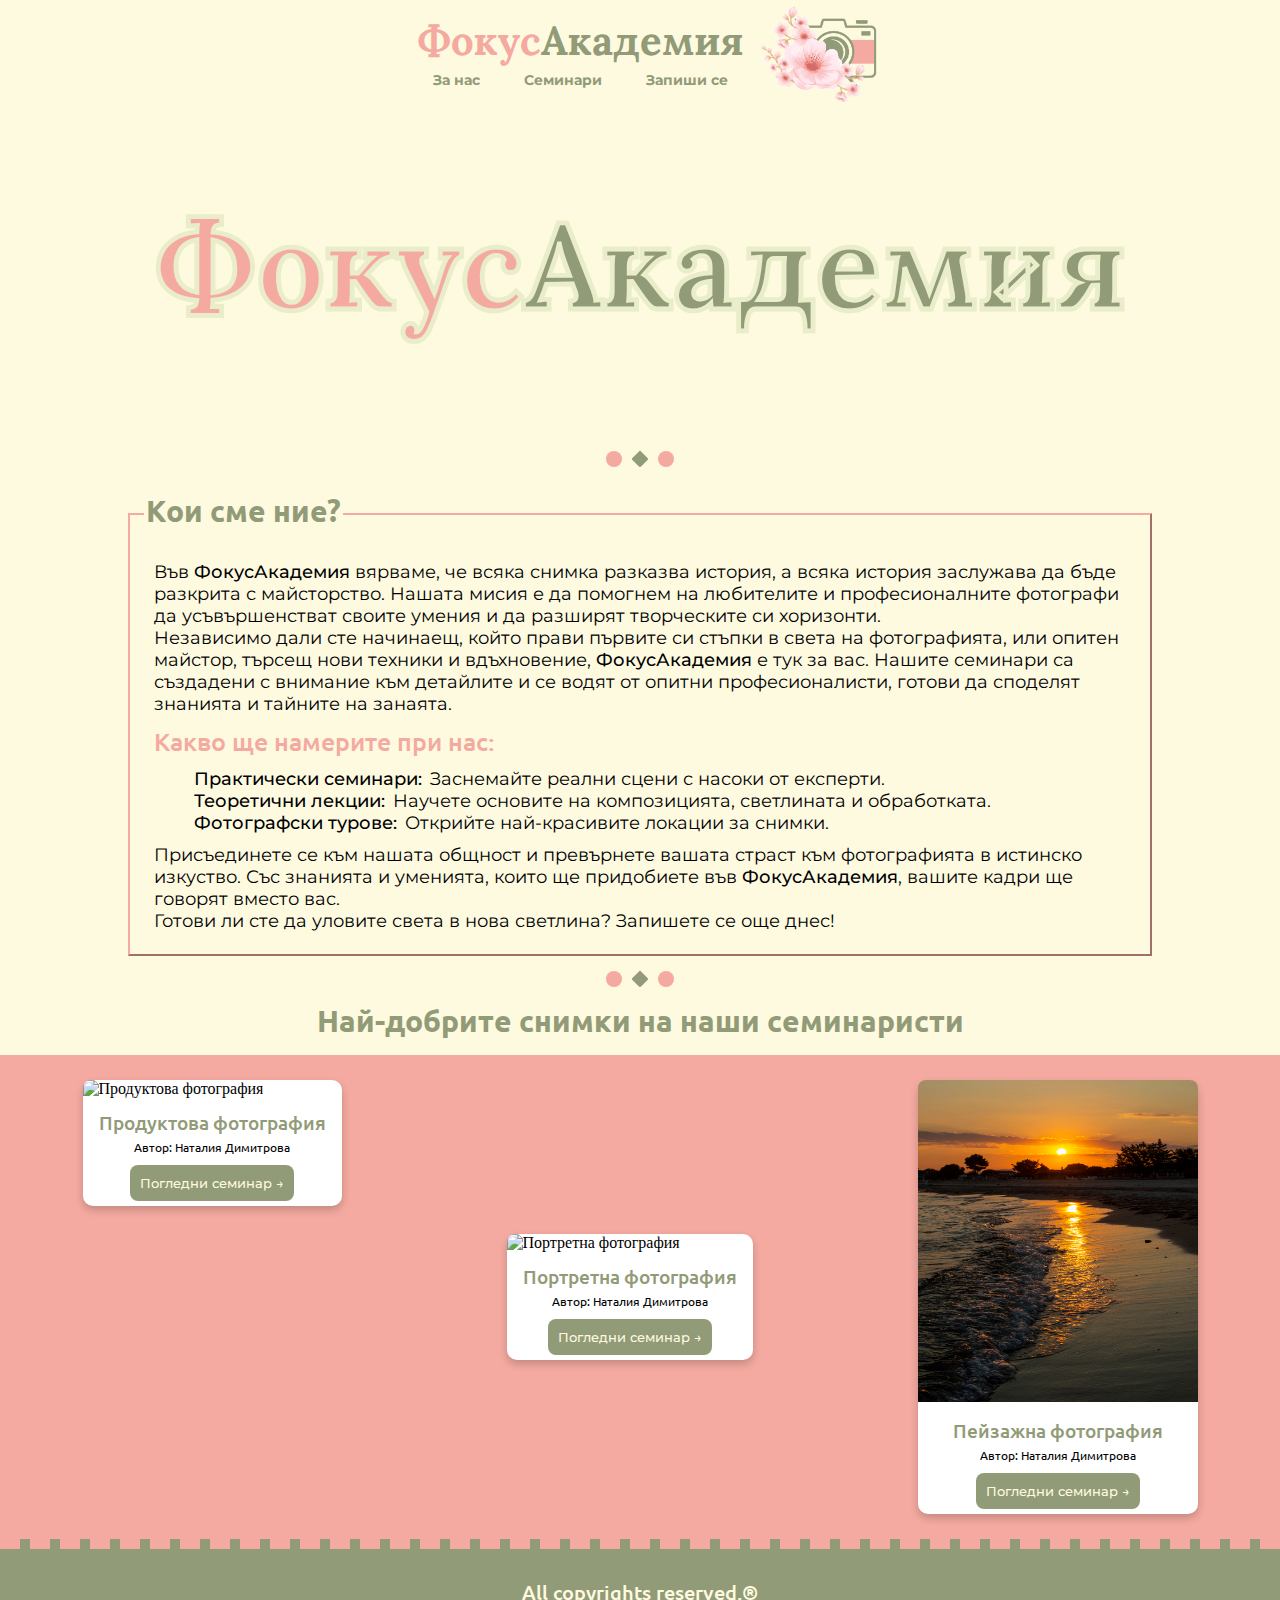
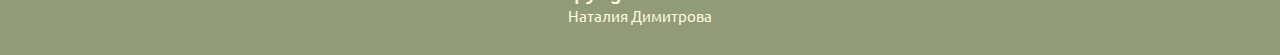
==== structure/home.html @ 99031ca4 "Home page laptop screen done, 13/01/2025, 13:25" ====
<!DOCTYPE html>
<html lang="en">

<head>
    <meta charset="UTF-8">
    <meta name="viewport" content="width=device-width, initial-scale=1.0">
    <title>Document</title>
    <!--Google Fonts-->
    <link rel="preconnect" href="https://fonts.googleapis.com">
    <link rel="preconnect" href="https://fonts.gstatic.com" crossorigin>
    <!--Lora-->
    <link href="https://fonts.googleapis.com/css2?family=Lora:ital,wght@0,400..700;1,400..700&display=swap"
        rel="stylesheet">
    <!--Ubunutu-->
    <link
        href="https://fonts.googleapis.com/css2?family=Ubuntu:ital,wght@0,300;0,400;0,500;0,700;1,300;1,400;1,500;1,700&display=swap"
        rel="stylesheet">
    <!--Montserrat-->
    <link href="https://fonts.googleapis.com/css2?family=Montserrat:ital,wght@0,100..900;1,100..900&display=swap"
        rel="stylesheet">


    <!--Чист css-->
    <link rel="stylesheet" href="../style/style.css">
    <!--CSS за шрифответе-->
    <link rel="stylesheet" href="../style/fonts.css">
</head>

<body>
    <!--Навигационно меню-->
    <nav>
        <div style="text-align: center;">
            <p class="lora-xl" id="titleNav">Фокус<span style="color: #929B77;">Академия</span></p>
            <button class="montserrat-xl">За нас</button>
            <button class="montserrat-xl">Семинари</button>
            <button class="montserrat-xl">Запиши се</button>
        </div>
        <div style="align-self: center;">
            <img src="../images/logo.png" alt="Лого на ФокусАкадемия" id="logoNav">
        </div>
    </nav>
    <!--Представителна част-->
    <header>
        <p class="montserrat-xs" style="padding: 50px 0 0 0;">Добре дошли във</p>
        <h1 class="lora-xl">Фокус<span style="color: #929B77;">Академия</span></h1>
        <p class="montserrat-xs" style="padding: 20px 0 50px 0;">вашето място за фотографско вдъхновение и
            професионално развитие!</p>
    </header>

    <!--Главна част-->
    <main>
        <!--Линия на прекъсване-->
        <div id="breakLine">
            <!--Кръг-->
            <svg xmlns="http://www.w3.org/2000/svg" width="16" height="16" fill="#F4AAA0" viewBox="0 0 16 16">
                <circle cx="8" cy="8" r="8" />
            </svg>
            <!--Ромб-->
            <svg xmlns="http://www.w3.org/2000/svg" width="16" height="16" fill="#929B77" viewBox="0 0 16 16">
                <path fill-rule="evenodd"
                    d="M6.95.435c.58-.58 1.52-.58 2.1 0l6.515 6.516c.58.58.58 1.519 0 2.098L9.05 15.565c-.58.58-1.519.58-2.098 0L.435 9.05a1.48 1.48 0 0 1 0-2.098z" />
            </svg>
            <!--Кръг-->
            <svg xmlns="http://www.w3.org/2000/svg" width="16" height="16" fill="#F4AAA0" viewBox="0 0 16 16">
                <circle cx="8" cy="8" r="8" />
            </svg>
        </div>

        <!--За нас-->
        <section>
            <article id="aboutUs">
                <fieldset style="border-color: #F4AAA0; border-style: outset;">
                    <legend>
                        <h2 class="ubuntu-lg">Кои сме ние?</h2>
                    </legend>
                    <div style="margin: 10px;">
                        <p class="montserrat-sm">Във <span class="montserrat-md">ФокусАкадемия</span> вярваме, че всяка
                            снимка
                            разказва история, а всяка история заслужава да бъде
                            разкрита с майсторство. Нашата мисия е да помогнем на любителите и професионалните фотографи
                            да
                            усъвършенстват своите умения и да разширят творческите си хоризонти.</p>
                        <p class="montserrat-sm">
                            Независимо дали сте начинаещ, който прави първите си стъпки в света на фотографията, или
                            опитен
                            майстор,
                            търсещ нови техники и вдъхновение, <span class="montserrat-md">ФокусАкадемия</span> е тук за
                            вас.
                            Нашите семинари са създадени с
                            внимание
                            към детайлите и се водят от опитни професионалисти, готови да споделят знанията и тайните на
                            занаята.
                        </p>
                        <h3 class="ubuntu-md">Какво ще намерите при нас:</h3>
                        <ul>
                            <li class="montserrat-sm"><span class="montserrat-md">Практически семинари: </span>
                                <aside>Заснемайте реални сцени с насоки от експерти.</aside>
                            </li>
                            <li class="montserrat-sm"><span class="montserrat-md">Теоретични лекции: </span>
                                <aside>Научете
                                    основите на композицията, светлината и обработката.</aside>
                            </li>
                            <li class="montserrat-sm"><span class="montserrat-md">Фотографски турове: </span>
                                <aside>Открийте най-красивите локации за снимки.</aside>
                            </li>
                        </ul>
                        <p class="montserrat-sm">
                            Присъединете се към нашата общност и превърнете вашата страст към фотографията в истинско
                            изкуство.
                            Със знанията и уменията, които ще придобиете във <span
                                class="montserrat-md">ФокусАкадемия</span>,
                            вашите кадри ще говорят вместо вас.
                        </p>
                        <p class="montserrat-sm">Готови ли сте да уловите света в нова светлина? Запишете се още днес!
                        </p>
                    </div>
                </fieldset>
            </article>
        </section>

        <!--Линия на прекъсване-->
        <div id="breakLine">
            <!--Кръг-->
            <svg xmlns="http://www.w3.org/2000/svg" width="16" height="16" fill="#F4AAA0" viewBox="0 0 16 16">
                <circle cx="8" cy="8" r="8" />
            </svg>
            <!--Ромб-->
            <svg xmlns="http://www.w3.org/2000/svg" width="16" height="16" fill="#929B77" viewBox="0 0 16 16">
                <path fill-rule="evenodd"
                    d="M6.95.435c.58-.58 1.52-.58 2.1 0l6.515 6.516c.58.58.58 1.519 0 2.098L9.05 15.565c-.58.58-1.519.58-2.098 0L.435 9.05a1.48 1.48 0 0 1 0-2.098z" />
            </svg>
            <!--Кръг-->
            <svg xmlns="http://www.w3.org/2000/svg" width="16" height="16" fill="#F4AAA0" viewBox="0 0 16 16">
                <circle cx="8" cy="8" r="8" />
            </svg>
        </div>

        <!--Галерия-->
        <section>
            <article id="studentGallery">
                <h2 class="ubuntu-lg">Най-добрите снимки на наши семинаристи</h2>

                <div id="cardGallery">
                    <!--Продуктова фотография-->
                    <div>
                        <div class="card">
                            <img src="../images/productCourse.jpg" alt="Продуктова фотография" width="280px"
                                height="322px">
                            <div class="container">
                                <h3 class="ubuntu-md">Продуктова фотография</h3>
                                <aside class="ubuntu-sm" style="font-size: 12px; text-align: center;">Автор: Наталия
                                    Димитрова</aside>
                                <button class="btn-course montserrat-md">Погледни семинар &#8594;</button>
                            </div>
                        </div>
                    </div>

                    <!--Портретна фотография-->
                    <div style="align-self: center;">
                        <div class="card">
                            <img src="../images/portraitCourse.jpg" alt="Портретна фотография" width="280px">
                            <div class="container">
                                <h3 class="ubuntu-md">Портретна фотография</h3>
                                <aside class="ubuntu-sm" style="font-size: 12px; text-align: center;">Автор: Наталия
                                    Димитрова</aside>
                                <button class="btn-course montserrat-md">Погледни семинар &#8594;</button>
                            </div>
                        </div>
                    </div>

                    <!--Пейзажна фотография-->
                    <div>
                        <div class="card">
                            <img src="../images/landscareCourse.jpg" alt="Пейзажна фотография" width="280px"
                                height="322px">
                            <div class="container">
                                <h3 class="ubuntu-md">Пейзажна фотография</h3>
                                <aside class="ubuntu-sm" style="font-size: 12px; text-align: center;">Автор: Наталия
                                    Димитрова</aside>
                                <button class="btn-course montserrat-md">Погледни семинар &#8594;</button>
                            </div>
                        </div>
                    </div>
                </div>
            </article>
        </section>
    </main>

    <!--Финална част-->
    <footer>
        <h2 class="ubuntu-md">All copyrights reserved.®</h2>
        <h3 class="ubuntu-sm">Наталия Димитрова</h3>
    </footer>

</body>

</html>
---- style/style.css ----
*{
    top: 0;
    margin: 0;
}

body{
    background-color: #FEFAE0;
}

nav{
    background-color: #FEFAE0;
    display: flex;
    justify-content:center;
}

#titleNav{
    color: #F4AAA0;
    font-size: 40px;
    margin: 15px 15px 5px 15px;
}

nav button{
    margin: 0 5px 20px 5px;
    padding: 0 15px;
    background-color: transparent;
    color: #929B77;
    border: 0;
    transition: 0.5s;
    font-size: 14px;
}

nav button:hover{
    cursor: pointer;
    font-weight: 900;
    color: #F4AAA0;
    font-size: 15px;
}

#logoNav{
    height: 100px;
}

/*Начало*/
header{
    width: 100%;
    height: 60%;
    top: 0;
    left: 0;
    text-align: center;
    background-image: url('../images/bannerHeaderHome.jpg'); 
    background-position: center; 
    background-repeat: no-repeat; 
    background-size: cover; 
    
}


h1{
    font-size: 80px;
    color: #F4AAA0;
    padding: 5px 0 0 0;
    font-size: 120px;
    -webkit-text-stroke-width: 0.3rem;
    -webkit-text-stroke-color: #E9EDC9;
}

header p{
    color: #FEFAE0;
    font-size: 20px;
}

#breakLine {
    display: flex;
    width: 100%;
    justify-content: center;
    margin: 15px 0;
}

#breakLine svg{
    margin: 0 5px;
}

#aboutUs h2, #studentGallery h2{
    color: #929B77;
    font-size: 30px;
    text-align: center;
    margin: 10px 0 15px 0;
}

#aboutUs{
    display: block;
    justify-content: center;
    width: 80%;
    margin: auto;
    align-items: center;
    font-size: 18px;

}

#aboutUs h3{
    color: #F4AAA0;
    font-size: 25px;
    text-align: start;
    margin: 10px 0 5px 0;
}

#aboutUs ul{
    margin: 10px 0;
}

#aboutUs li{
    display: flex;
}

#aboutUs li aside{
    display: flex;
    margin: 0 8px;
}

#studentGallery #cardGallery{    
    display: flex;
    justify-content: space-around;
    padding: 25px 0;
    background-color: #F4AAA0;
}

.card {
    box-shadow: 0 4px 8px 0 rgba(0, 0, 0, 0.2);
    transition: 0.3s;
    background-color: white;
    border-radius: 10px;
}

.card:hover {
    cursor: auto;
    box-shadow: 0 8px 16px 0 rgba(0, 0, 0, 0.477);
}

.card img{
    border-radius: 8px 8px 0px 0px;
}

.card h3{
    text-align: center;
    color: #929B77;
    padding: 10px 0 3px 0;
}

#studentGallery .container {
    padding: 2px 16px;
}

.btn-course {
    padding: 10px;
    border-radius: 8px;
    margin: 10px auto 3px auto;
    display: flex;
    align-items: center;
    background-color: #929B77;
    border: none;
    color: #FEFAE0;
    transition: 0.5s;
}

.btn-course:hover{
    cursor: pointer;
    background-color: #F4AAA0;
    box-shadow: 0 8px 16px 0 rgba(0, 0, 0, 0.2);
}

footer{
    background-color: #929B77;
    color: #FEFAE0;
    width: 100%;
    padding: 30px 0;
    border-top: 10px dashed #F4AAA0;
}

footer h2{
    text-align: center;
    font-size: 20px;
}

footer h3{
    text-align: center;
    font-size: 15px;
}
---- style/fonts.css ----
/*Legend:
-xs: 300
-sm: 400
-md: 500
-lg: 600
-xl: 700
-xxl: 800
-1x: 900*/


/*Lora*/
.lora-sm {
    font-family: "Lora", serif;
    font-optical-sizing: auto;
    font-weight: 400;
    font-style: normal;
  }

  .lora-md {
    font-family: "Lora", serif;
    font-optical-sizing: auto;
    font-weight: 500;
    font-style: normal;
  }

  .lora-lg {
    font-family: "Lora", serif;
    font-optical-sizing: auto;
    font-weight: 600;
    font-style: normal;
  }

  .lora-xl {
    font-family: "Lora", serif;
    font-optical-sizing: auto;
    font-weight: 700;
    font-style: normal;
  }


/*Ubuntu*/
.ubuntu-xs {
    font-family: "Ubuntu", sans-serif;
    font-weight: 300;
    font-style: normal;
  }
  
  .ubuntu-sm {
    font-family: "Ubuntu", sans-serif;
    font-weight: 400;
    font-style: normal;
  }
  
  .ubuntu-md {
    font-family: "Ubuntu", sans-serif;
    font-weight: 500;
    font-style: normal;
  }
  
  .ubuntu-lg {
    font-family: "Ubuntu", sans-serif;
    font-weight: 700;
    font-style: normal;
  }
  
  /*Montserrat*/
  .montserrat-xs {
    font-family: "Montserrat", sans-serif;
    font-optical-sizing: auto;
    font-weight: 300;
    font-style: normal;
  }

  .montserrat-sm {
    font-family: "Montserrat", sans-serif;
    font-optical-sizing: auto;
    font-weight: 400;
    font-style: normal;
  }
  .montserrat-md {
    font-family: "Montserrat", sans-serif;
    font-optical-sizing: auto;
    font-weight: 500;
    font-style: normal;
  }
  .montserrat-lg {
    font-family: "Montserrat", sans-serif;
    font-optical-sizing: auto;
    font-weight: 600;
    font-style: normal;
  }
  .montserrat-xl {
    font-family: "Montserrat", sans-serif;
    font-optical-sizing: auto;
    font-weight: 700;
    font-style: normal;
  }
  .montserrat-xxl {
    font-family: "Montserrat", sans-serif;
    font-optical-sizing: auto;
    font-weight: 800;
    font-style: normal;
  }

  .montserrat-1x {
    font-family: "Montserrat", sans-serif;
    font-optical-sizing: auto;
    font-weight: 900;
    font-style: normal;
  }
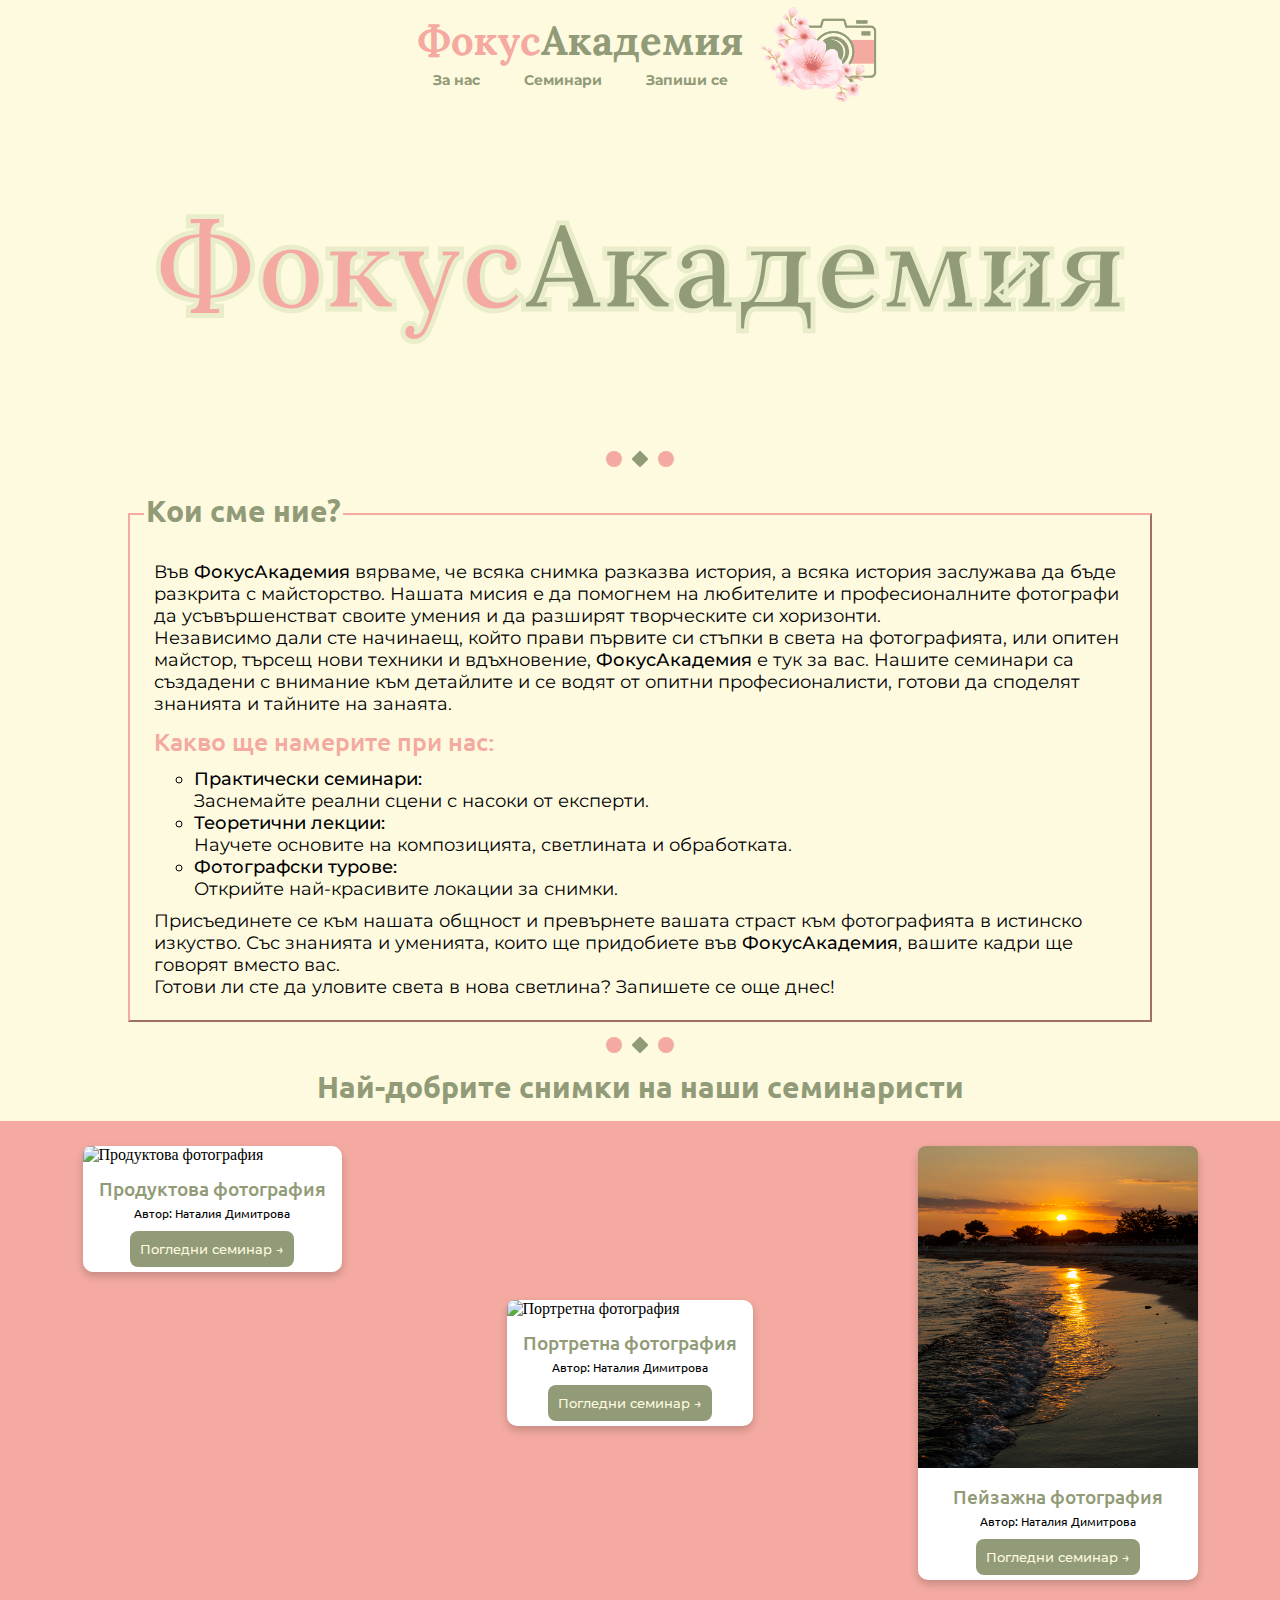
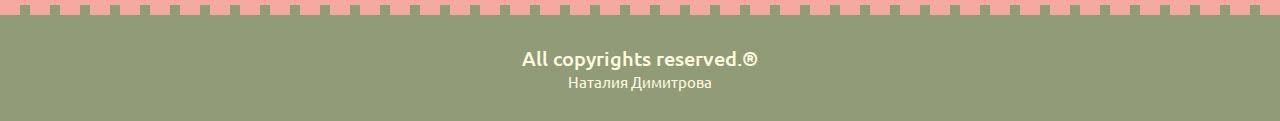
==== commit aa6fa8b7: "first page - Home, ready, 14/01/2024, 20:01" ====
--- a/structure/home.html
+++ b/structure/home.html
@@ -27,20 +27,20 @@
 </head>
 
 <body>
-    <!--Навигационно меню-->
-    <nav>
-        <div style="text-align: center;">
-            <p class="lora-xl" id="titleNav">Фокус<span style="color: #929B77;">Академия</span></p>
-            <button class="montserrat-xl">За нас</button>
-            <button class="montserrat-xl">Семинари</button>
-            <button class="montserrat-xl">Запиши се</button>
-        </div>
-        <div style="align-self: center;">
-            <img src="../images/logo.png" alt="Лого на ФокусАкадемия" id="logoNav">
-        </div>
-    </nav>
     <!--Представителна част-->
     <header>
+        <!--Навигационно меню-->
+        <nav>
+            <div style="text-align: center;">
+                <p class="lora-xl" id="titleNav">Фокус<span style="color: #929B77;">Академия</span></p>
+                <button class="montserrat-xl">За нас</button>
+                <button class="montserrat-xl">Семинари</button>
+                <button class="montserrat-xl">Запиши се</button>
+            </div>
+            <div style="align-self: center;">
+                <img src="../images/logo.png" alt="Лого на ФокусАкадемия" id="logoNav">
+            </div>
+        </nav>
         <p class="montserrat-xs" style="padding: 50px 0 0 0;">Добре дошли във</p>
         <h1 class="lora-xl">Фокус<span style="color: #929B77;">Академия</span></h1>
         <p class="montserrat-xs" style="padding: 20px 0 50px 0;">вашето място за фотографско вдъхновение и
@@ -93,17 +93,18 @@
                         </p>
                         <h3 class="ubuntu-md">Какво ще намерите при нас:</h3>
                         <ul>
-                            <li class="montserrat-sm"><span class="montserrat-md">Практически семинари: </span>
-                                <aside>Заснемайте реални сцени с насоки от експерти.</aside>
+                            <li class="montserrat-md">Практически семинари:
+                                <aside class="montserrat-sm">Заснемайте реални сцени с насоки от експерти.</aside>
                             </li>
-                            <li class="montserrat-sm"><span class="montserrat-md">Теоретични лекции: </span>
-                                <aside>Научете
+                            <li class="montserrat-md">Теоретични лекции:
+                                <aside class="montserrat-sm">Научете
                                     основите на композицията, светлината и обработката.</aside>
                             </li>
-                            <li class="montserrat-sm"><span class="montserrat-md">Фотографски турове: </span>
-                                <aside>Открийте най-красивите локации за снимки.</aside>
+                            <li class="montserrat-md">Фотографски турове:
+                                <aside class="montserrat-sm">Открийте най-красивите локации за снимки.</aside>
                             </li>
                         </ul>
+
                         <p class="montserrat-sm">
                             Присъединете се към нашата общност и превърнете вашата страст към фотографията в истинско
                             изкуство.
@@ -144,8 +145,7 @@
                     <!--Продуктова фотография-->
                     <div>
                         <div class="card">
-                            <img src="../images/productCourse.jpg" alt="Продуктова фотография" width="280px"
-                                height="322px">
+                            <img src="../images/productCourse.jpg" alt="Продуктова фотография" id="productImg">
                             <div class="container">
                                 <h3 class="ubuntu-md">Продуктова фотография</h3>
                                 <aside class="ubuntu-sm" style="font-size: 12px; text-align: center;">Автор: Наталия
@@ -158,7 +158,7 @@
                     <!--Портретна фотография-->
                     <div style="align-self: center;">
                         <div class="card">
-                            <img src="../images/portraitCourse.jpg" alt="Портретна фотография" width="280px">
+                            <img src="../images/portraitCourse.jpg" alt="Портретна фотография">
                             <div class="container">
                                 <h3 class="ubuntu-md">Портретна фотография</h3>
                                 <aside class="ubuntu-sm" style="font-size: 12px; text-align: center;">Автор: Наталия
@@ -171,8 +171,7 @@
                     <!--Пейзажна фотография-->
                     <div>
                         <div class="card">
-                            <img src="../images/landscareCourse.jpg" alt="Пейзажна фотография" width="280px"
-                                height="322px">
+                            <img src="../images/landscareCourse.jpg" alt="Пейзажна фотография" id="landscapeImg">
                             <div class="container">
                                 <h3 class="ubuntu-md">Пейзажна фотография</h3>
                                 <aside class="ubuntu-sm" style="font-size: 12px; text-align: center;">Автор: Наталия
--- a/style/style.css
+++ b/style/style.css
@@ -50,13 +50,11 @@
     background-image: url('../images/bannerHeaderHome.jpg'); 
     background-position: center; 
     background-repeat: no-repeat; 
-    background-size: cover; 
-    
+    background-size: cover;     
 }
 
 
 h1{
-    font-size: 80px;
     color: #F4AAA0;
     padding: 5px 0 0 0;
     font-size: 120px;
@@ -94,7 +92,6 @@
     margin: auto;
     align-items: center;
     font-size: 18px;
-
 }
 
 #aboutUs h3{
@@ -106,16 +103,9 @@
 
 #aboutUs ul{
     margin: 10px 0;
-}
-
-#aboutUs li{
-    display: flex;
-}
-
-#aboutUs li aside{
-    display: flex;
-    margin: 0 8px;
-}
+    list-style-type: circle !important;
+}
+
 
 #studentGallery #cardGallery{    
     display: flex;
@@ -148,6 +138,14 @@
 
 #studentGallery .container {
     padding: 2px 16px;
+}
+
+#studentGallery img{
+    width: 280px;
+}
+
+#productImg, #landscapeImg{
+    height: 322px;
 }
 
 .btn-course {
@@ -184,4 +182,133 @@
 footer h3{
     text-align: center;
     font-size: 15px;
+}
+
+@media only screen and (max-width: 1024px){
+    h1{
+        font-size: 80px;
+        -webkit-text-stroke-width: 0.2rem;
+    }
+
+    #aboutUs{
+        font-size: 17px;
+        width: 90%;
+    }
+
+    #studentGallery img{
+        width: 200px;
+    }
+
+    .card{
+        width: 200px;
+    }
+    
+    #productImg, #landscapeImg{
+        height: 229px;
+    }
+
+    .btn-course {
+        font-size: 12px;
+    }
+
+}
+
+@media only screen and (max-width: 768px){
+    h1{
+        font-size: 50px;
+        -webkit-text-stroke-width: 0.1rem;
+    }
+
+    #studentGallery #cardGallery{    
+        display: block;
+    }
+
+    #studentGallery img{
+        width: 280px;
+    }
+
+    .card{
+        width: 280px;
+        margin: 20px auto;
+    }
+    
+    #cardGallery{
+        width: 100%;
+    }
+
+    #cardGallery div{
+        align-items: center;
+    }
+
+    #productImg, #landscapeImg{
+        height: 320px;
+    }
+}
+
+@media only screen and (max-width: 480px){
+    #logoNav{
+        display: none;
+    }
+
+    #titleNav{
+        font-size: 35px;
+    }
+
+    nav button{
+        font-size: 13px;
+        margin: 0 2px 10px 2px;
+    }
+
+    h1{
+        font-size: 38px;
+        -webkit-text-stroke-width: 0.1rem;
+    }
+
+    h2{
+        font-size: 25px;
+    }
+
+    header p{
+        color: #FEFAE0;
+        font-size: 18px;
+    }
+
+    #aboutUs{
+        font-size: 15px;
+        width: 90%;
+    }
+
+    #aboutUs fieldset div{
+        margin: 0px 10px;
+    }
+
+    #studentGallery h2{
+        margin: 10px 5px 15px 5px;
+    }
+
+    #studentGallery #cardGallery{    
+        display: block;
+    }
+
+    #studentGallery img{
+        width: 280px;
+    }
+    
+    .card{
+        width: 280px;
+        margin: 20px auto;
+    }
+
+    #cardGallery{
+        width: 100%;
+    }
+
+    #cardGallery div{
+        align-items: center;
+    }
+    
+    #productImg, #landscapeImg{
+        height: 320px;
+    }
+
 }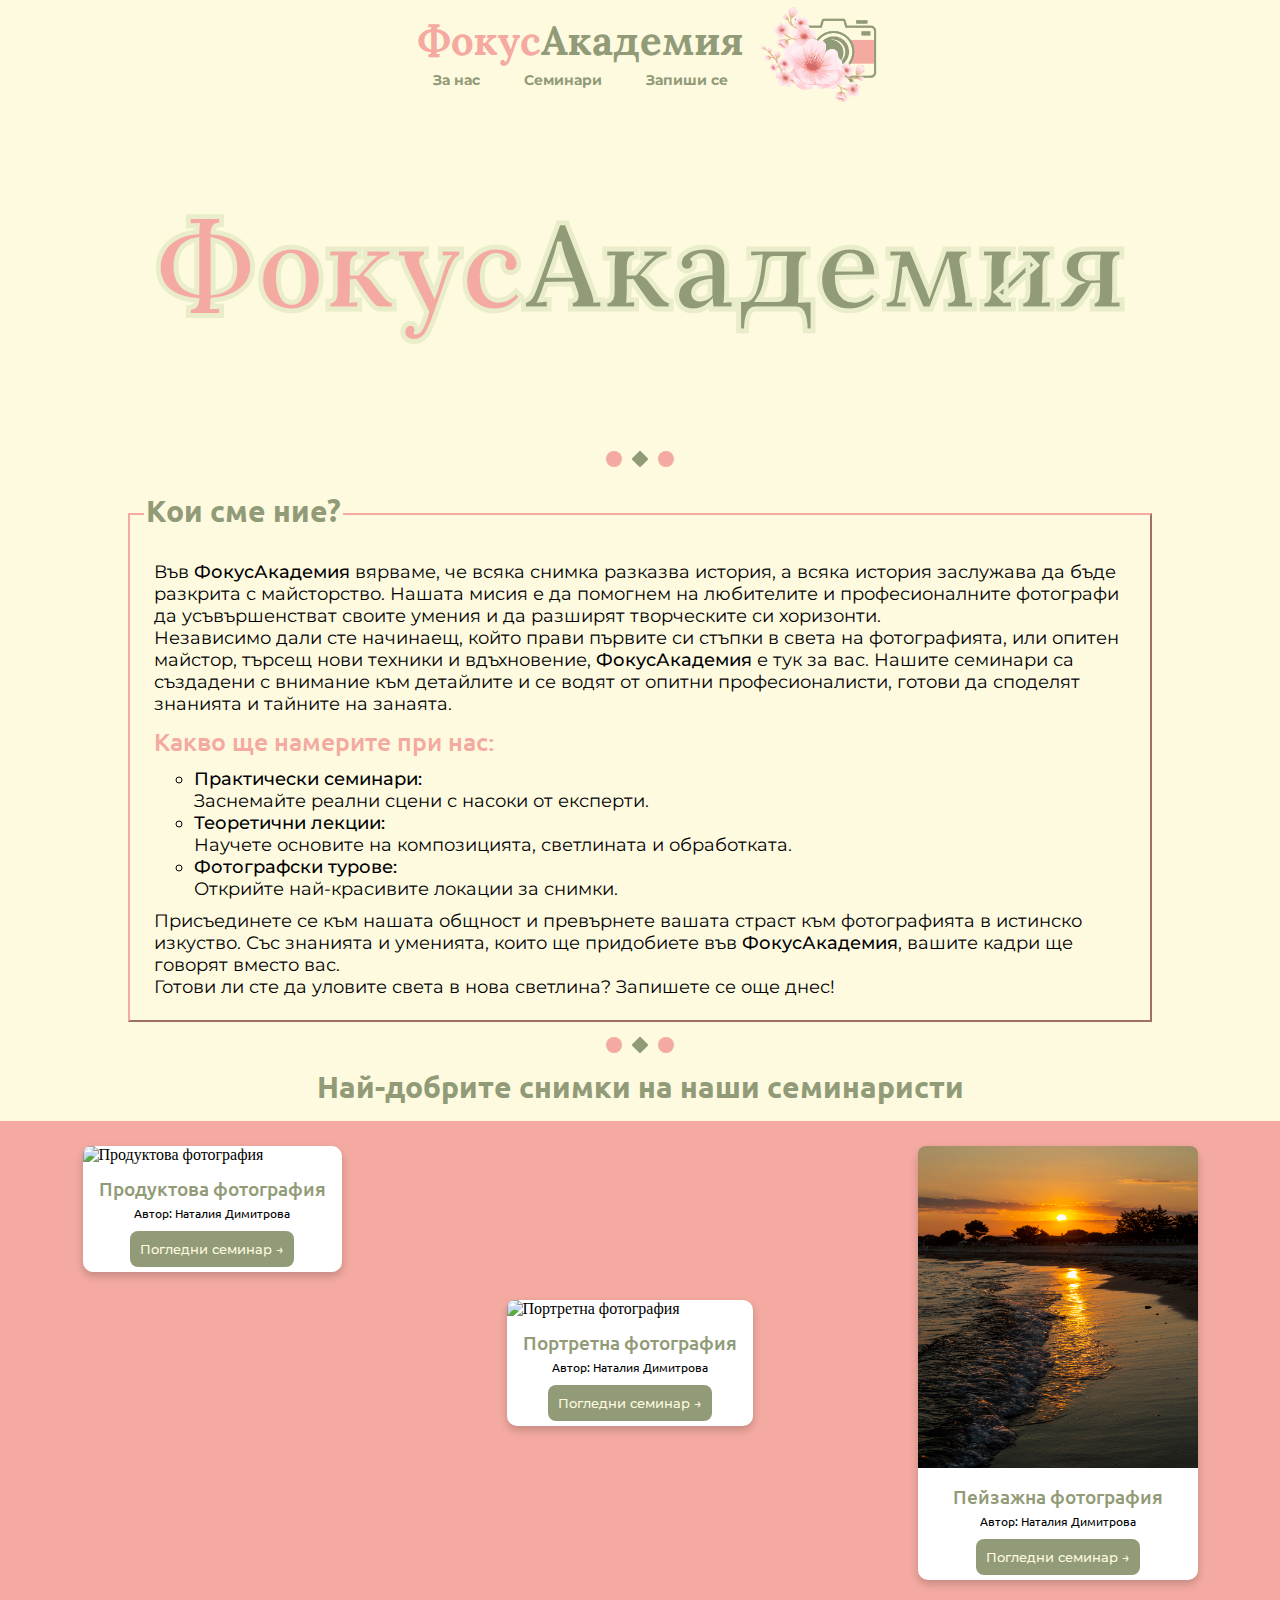
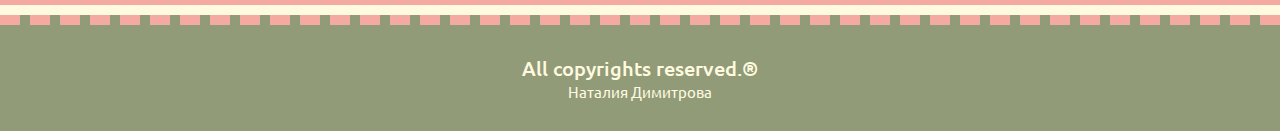
==== commit e46e86de: "second page ready, 14/01/2025, 23:20" ====
--- a/structure/home.html
+++ b/structure/home.html
@@ -4,7 +4,7 @@
 <head>
     <meta charset="UTF-8">
     <meta name="viewport" content="width=device-width, initial-scale=1.0">
-    <title>Document</title>
+    <title>ФокусАкадемия</title>
     <!--Google Fonts-->
     <link rel="preconnect" href="https://fonts.googleapis.com">
     <link rel="preconnect" href="https://fonts.gstatic.com" crossorigin>
@@ -24,6 +24,9 @@
     <link rel="stylesheet" href="../style/style.css">
     <!--CSS за шрифответе-->
     <link rel="stylesheet" href="../style/fonts.css">
+
+    <!--Икона-->
+    <link rel="icon" href="../images/logo_icon.ico">
 </head>
 
 <body>
@@ -69,7 +72,7 @@
         <!--За нас-->
         <section>
             <article id="aboutUs">
-                <fieldset style="border-color: #F4AAA0; border-style: outset;">
+                <fieldset>
                     <legend>
                         <h2 class="ubuntu-lg">Кои сме ние?</h2>
                     </legend>
@@ -186,7 +189,7 @@
     </main>
 
     <!--Финална част-->
-    <footer>
+    <footer style="border-top: 10px dashed #F4AAA0;">
         <h2 class="ubuntu-md">All copyrights reserved.®</h2>
         <h3 class="ubuntu-sm">Наталия Димитрова</h3>
     </footer>
--- a/style/style.css
+++ b/style/style.css
@@ -40,7 +40,6 @@
     height: 100px;
 }
 
-/*Начало*/
 header{
     width: 100%;
     height: 60%;
@@ -67,6 +66,28 @@
     font-size: 20px;
 }
 
+main{
+    margin: 0 0 10px 0;
+}
+
+footer{
+    background-color: #929B77;
+    color: #FEFAE0;
+    width: 100%;
+    padding: 30px 0;
+}
+
+footer h2{
+    text-align: center;
+    font-size: 20px;
+}
+
+footer h3{
+    text-align: center;
+    font-size: 15px;
+}
+
+/*Начало*/
 #breakLine {
     display: flex;
     width: 100%;
@@ -78,14 +99,19 @@
     margin: 0 5px;
 }
 
-#aboutUs h2, #studentGallery h2{
+fieldset{
+    border-color: #F4AAA0;
+    border-style: outset;
+}
+
+#aboutUs h2, #studentGallery h2, #landscapeCourse h2, #portraitCourse h2, #productCourse h2{
     color: #929B77;
     font-size: 30px;
     text-align: center;
     margin: 10px 0 15px 0;
 }
 
-#aboutUs{
+#aboutUs, #landscapeCourse, #portraitCourse, #productCourse{
     display: block;
     justify-content: center;
     width: 80%;
@@ -166,30 +192,52 @@
     box-shadow: 0 8px 16px 0 rgba(0, 0, 0, 0.2);
 }
 
-footer{
-    background-color: #929B77;
-    color: #FEFAE0;
+/*Семинари*/
+.infoCourse{
+    margin: 10px;
+    display: flex;
+    justify-content: space-around;    
+}
+
+.infoCourse div{
+    margin: 10px;
+    justify-content: space-around; 
+    font-size: 15px;
+}
+
+.infoCourse h3{
+    color: #F4AAA0;
+    font-size: 23px;
+    text-align: center;
+    margin: 10px 0 5px 0;
+}
+
+.infoCourse h4{
+    color: #F4AAA0;
+    font-size: 18px;
+    text-align: start;
+    margin: 5px 0 0 0;
+}
+
+.infoCourse ul{
+    margin: 3px 0 10px 0;
+    list-style-type: circle !important;
+}
+
+.infoCourse .btn-course{
     width: 100%;
-    padding: 30px 0;
-    border-top: 10px dashed #F4AAA0;
-}
-
-footer h2{
-    text-align: center;
-    font-size: 20px;
-}
-
-footer h3{
-    text-align: center;
-    font-size: 15px;
-}
+    display: flex;
+    justify-content: center;
+}
+
 
 @media only screen and (max-width: 1024px){
     h1{
         font-size: 80px;
         -webkit-text-stroke-width: 0.2rem;
     }
-
+    
+    /*Начало*/
     #aboutUs{
         font-size: 17px;
         width: 90%;
@@ -202,7 +250,7 @@
     .card{
         width: 200px;
     }
-    
+
     #productImg, #landscapeImg{
         height: 229px;
     }
@@ -219,6 +267,7 @@
         -webkit-text-stroke-width: 0.1rem;
     }
 
+    /*Начало*/
     #studentGallery #cardGallery{    
         display: block;
     }
@@ -264,6 +313,7 @@
         -webkit-text-stroke-width: 0.1rem;
     }
 
+    /*Начало*/
     h2{
         font-size: 25px;
     }
@@ -311,4 +361,12 @@
         height: 320px;
     }
 
+    footer h2{
+        font-size: 17px;
+    }
+    
+    footer h3{
+        font-size: 12px;
+    }
+
 }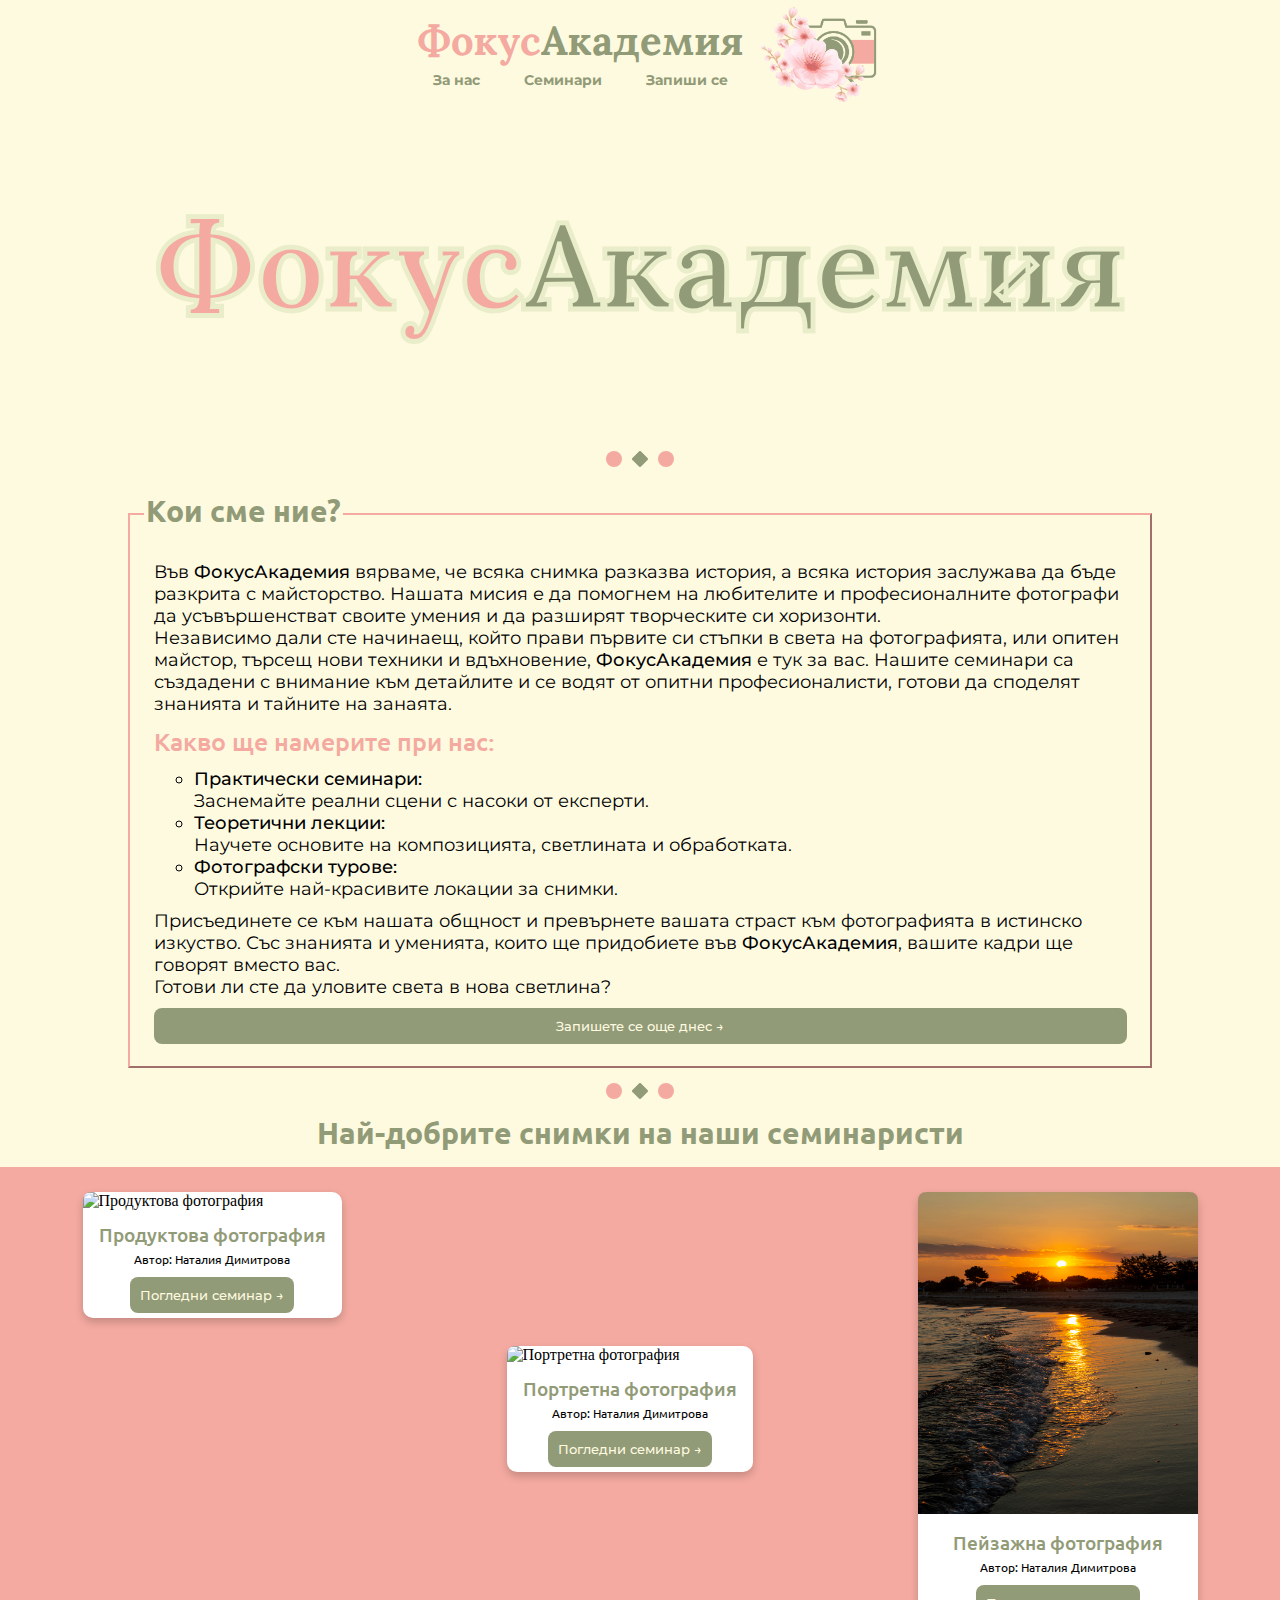
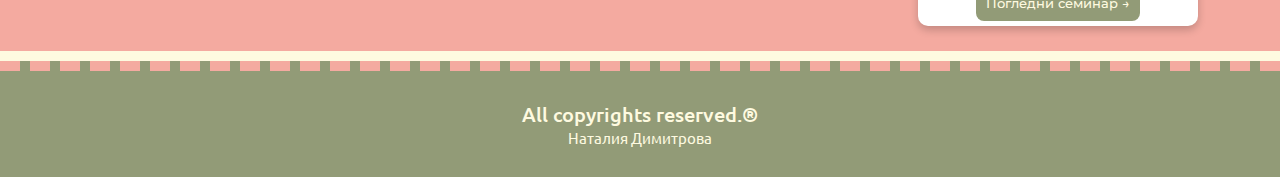
==== commit 26e154dd: "added a button to home.html, 15/01/2025, 00:33" ====
--- a/structure/home.html
+++ b/structure/home.html
@@ -115,8 +115,9 @@
                                 class="montserrat-md">ФокусАкадемия</span>,
                             вашите кадри ще говорят вместо вас.
                         </p>
-                        <p class="montserrat-sm">Готови ли сте да уловите света в нова светлина? Запишете се още днес!
+                        <p class="montserrat-sm">Готови ли сте да уловите света в нова светлина?
                         </p>
+                        <button class="btn-course montserrat-md">Запишете се още днес &#8594;</button>
                     </div>
                 </fieldset>
             </article>
--- a/style/style.css
+++ b/style/style.css
@@ -205,6 +205,10 @@
     font-size: 15px;
 }
 
+.hiddenImg{
+    display: none;
+}
+
 .infoCourse h3{
     color: #F4AAA0;
     font-size: 23px;
@@ -224,7 +228,7 @@
     list-style-type: circle !important;
 }
 
-.infoCourse .btn-course{
+.infoCourse .btn-course, #aboutUs .btn-course{
     width: 100%;
     display: flex;
     justify-content: center;
@@ -259,6 +263,36 @@
         font-size: 12px;
     }
 
+    /*Семинари*/
+    #landscapeCourse .infoCourse, #productCourse .infoCourse{
+        flex-direction: column-reverse;
+        justify-content: space-evenly;
+    }
+
+    #portraitCourse .infoCourse{
+        flex-direction: column;
+        justify-content: space-evenly;
+    }
+
+    .infoCourse h3{
+        color: #F4AAA0;
+        font-size: 23px;
+        text-align: center;
+        margin: 0;
+    }
+
+    .infoCourse div{
+        margin: 5px 0;
+    }
+
+    .hiddenImg{
+        display: flex;
+    }
+
+    .coursesImg, .hiddenImg{
+        width: 250px;
+    }
+
 }
 
 @media only screen and (max-width: 768px){
@@ -292,6 +326,29 @@
     #productImg, #landscapeImg{
         height: 320px;
     }
+
+    /*Семинари*/
+    #landscapeCourse, #portraitCourse, #productCourse{
+        margin: 10px auto;
+        display: flex;
+    }
+
+    .infoCourse div{
+        font-size: 13px;
+    }
+
+    .infoCourse h3{
+        font-size: 20px;
+    }
+    
+    .infoCourse h4{
+        font-size: 15px;
+    }
+
+    .coursesImg, .hiddenImg{
+        width: 180px;
+        padding: 0 3px;
+    }
 }
 
 @media only screen and (max-width: 480px){
@@ -361,6 +418,15 @@
         height: 320px;
     }
 
+    /*Семинари*/
+    .hiddenImg{
+        display: none;
+    }
+
+    .hiddenText{
+        display: none;
+    }
+
     footer h2{
         font-size: 17px;
     }
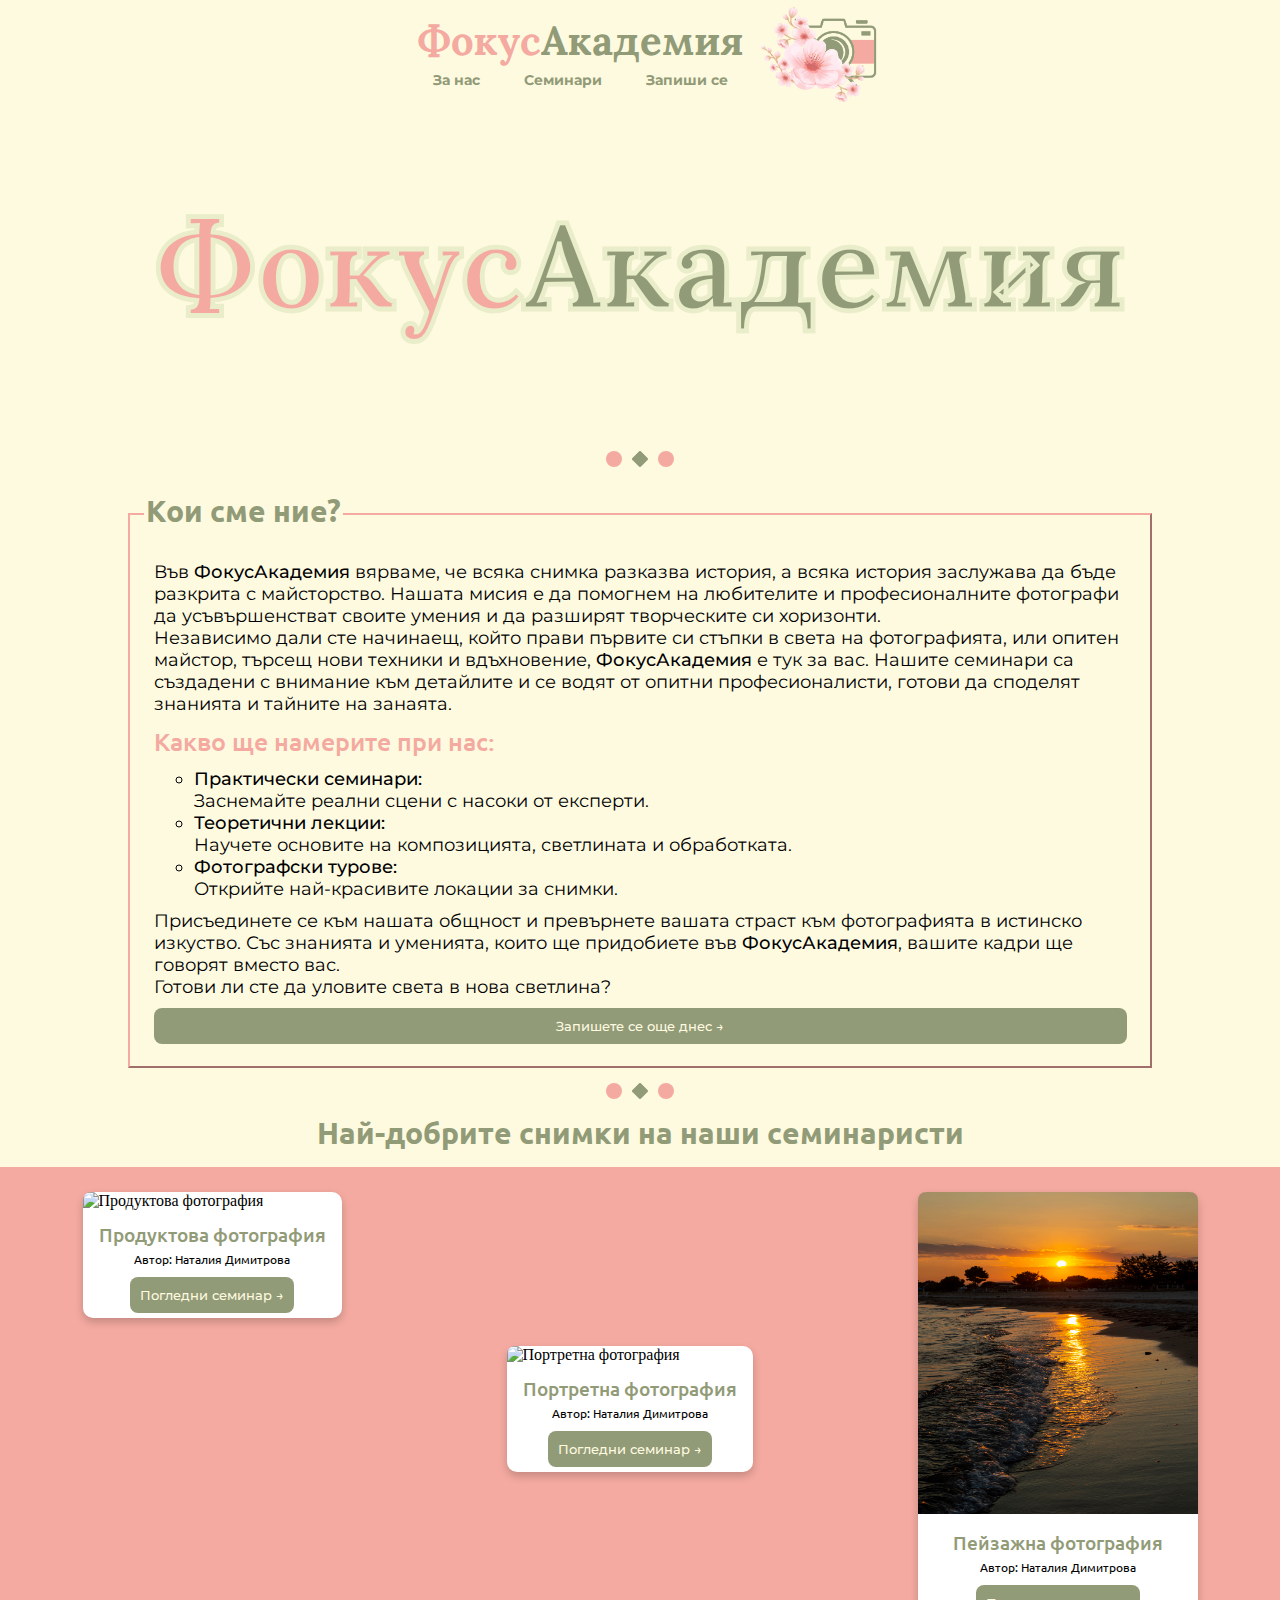
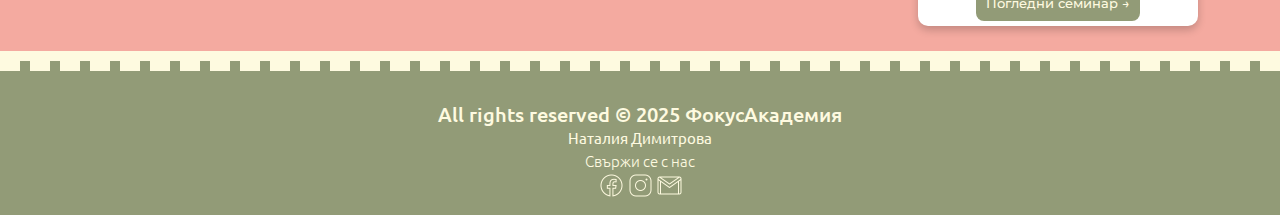
==== commit 77541a8f: "final testing, 15/01/2025, 21:29" ====
--- a/structure/home.html
+++ b/structure/home.html
@@ -36,9 +36,9 @@
         <nav>
             <div style="text-align: center;">
                 <p class="lora-xl" id="titleNav">Фокус<span style="color: #929B77;">Академия</span></p>
-                <button class="montserrat-xl">За нас</button>
-                <button class="montserrat-xl">Семинари</button>
-                <button class="montserrat-xl">Запиши се</button>
+                <button class="montserrat-xl" onclick="location.href = '../structure/home.html'">За нас</button>
+                <button class="montserrat-xl" onclick="location.href = '../structure/seminars.html'">Семинари</button>
+                <button class="montserrat-xl" onclick="location.href = '../structure/signUp.html'">Запиши се</button>
             </div>
             <div style="align-self: center;">
                 <img src="../images/logo.png" alt="Лого на ФокусАкадемия" id="logoNav">
@@ -117,7 +117,8 @@
                         </p>
                         <p class="montserrat-sm">Готови ли сте да уловите света в нова светлина?
                         </p>
-                        <button class="btn-course montserrat-md">Запишете се още днес &#8594;</button>
+                        <button class="btnCourse montserrat-md"
+                            onclick="location.href = '../structure/signUp.html'">Запишете се още днес &#8594;</button>
                     </div>
                 </fieldset>
             </article>
@@ -154,7 +155,9 @@
                                 <h3 class="ubuntu-md">Продуктова фотография</h3>
                                 <aside class="ubuntu-sm" style="font-size: 12px; text-align: center;">Автор: Наталия
                                     Димитрова</aside>
-                                <button class="btn-course montserrat-md">Погледни семинар &#8594;</button>
+                                <button class="btnCourse montserrat-md"
+                                    onclick="location.href = '../structure/seminars.html#landscapeCourse'">Погледни
+                                    семинар &#8594;</button>
                             </div>
                         </div>
                     </div>
@@ -167,7 +170,9 @@
                                 <h3 class="ubuntu-md">Портретна фотография</h3>
                                 <aside class="ubuntu-sm" style="font-size: 12px; text-align: center;">Автор: Наталия
                                     Димитрова</aside>
-                                <button class="btn-course montserrat-md">Погледни семинар &#8594;</button>
+                                <button class="btnCourse montserrat-md"
+                                    onclick="location.href = '../structure/seminars.html#portraitCourse'">Погледни
+                                    семинар &#8594;</button>
                             </div>
                         </div>
                     </div>
@@ -180,7 +185,9 @@
                                 <h3 class="ubuntu-md">Пейзажна фотография</h3>
                                 <aside class="ubuntu-sm" style="font-size: 12px; text-align: center;">Автор: Наталия
                                     Димитрова</aside>
-                                <button class="btn-course montserrat-md">Погледни семинар &#8594;</button>
+                                <button class="btnCourse montserrat-md"
+                                    onclick="location.href = '../structure/seminars.html#productCourse'">Погледни
+                                    семинар &#8594;</button>
                             </div>
                         </div>
                     </div>
@@ -190,9 +197,22 @@
     </main>
 
     <!--Финална част-->
-    <footer style="border-top: 10px dashed #F4AAA0;">
-        <h2 class="ubuntu-md">All copyrights reserved.®</h2>
+    <footer>
+        <h2 class="ubuntu-md">All rights reserved © 2025 ФокусАкадемия</h2>
         <h3 class="ubuntu-sm">Наталия Димитрова</h3>
+        <h4 class="ubuntu-xs" style="text-align: center; font-size: 15px; margin-top: 3px;">Свържи се с нас</h4>
+        <!--Икони от https://icons8.com-->
+        <div id="contactDiv">
+            <img width="25" height="25"
+                src="[data-uri]"
+                alt="Facebook Контакт">
+            <img width="25" height="25"
+                src="[data-uri]"
+                alt="Instagram Контакт">
+            <img width="25" height="25"
+                src="[data-uri]"
+                alt="Gmail Контакт">
+        </div>
     </footer>
 
 </body>
--- a/style/style.css
+++ b/style/style.css
@@ -74,7 +74,8 @@
     background-color: #929B77;
     color: #FEFAE0;
     width: 100%;
-    padding: 30px 0;
+    padding: 30px 0 15px 0;
+    border-top: 10px dashed #FEFAE0;
 }
 
 footer h2{
@@ -87,6 +88,15 @@
     font-size: 15px;
 }
 
+#contactDiv{
+    display: flex;
+    justify-content: center;
+}
+
+#contactDiv img{
+    margin: 2px;
+}
+
 /*Начало*/
 #breakLine {
     display: flex;
@@ -104,14 +114,15 @@
     border-style: outset;
 }
 
-#aboutUs h2, #studentGallery h2, #landscapeCourse h2, #portraitCourse h2, #productCourse h2{
+
+#aboutUs h2, #studentGallery h2, #landscapeCourse h2, #portraitCourse h2, #productCourse h2, #signUp h2{
     color: #929B77;
     font-size: 30px;
     text-align: center;
     margin: 10px 0 15px 0;
 }
 
-#aboutUs, #landscapeCourse, #portraitCourse, #productCourse{
+#aboutUs, #landscapeCourse, #portraitCourse, #productCourse, #signUp{
     display: block;
     justify-content: center;
     width: 80%;
@@ -174,7 +185,7 @@
     height: 322px;
 }
 
-.btn-course {
+.btnCourse {
     padding: 10px;
     border-radius: 8px;
     margin: 10px auto 3px auto;
@@ -186,7 +197,7 @@
     transition: 0.5s;
 }
 
-.btn-course:hover{
+.btnCourse:hover, .btnForm:hover{
     cursor: pointer;
     background-color: #F4AAA0;
     box-shadow: 0 8px 16px 0 rgba(0, 0, 0, 0.2);
@@ -228,10 +239,62 @@
     list-style-type: circle !important;
 }
 
-.infoCourse .btn-course, #aboutUs .btn-course{
+.infoCourse .btnCourse, #aboutUs .btnCourse{
     width: 100%;
     display: flex;
     justify-content: center;
+}
+
+/*Записване*/
+#signUp{
+    width: 60%;
+    background-color: #f4aaa01d;
+}
+
+form{
+    width: 100%;
+}
+
+form div{
+    display: flex;
+    flex-direction: column;
+    margin: 10px 0;
+}
+
+form label{
+    font-size: 15px;
+    color: #6d7556;
+}
+
+form input, form select{
+    font-size: 13px;
+    color: #6d7556;
+    border: 1.5px solid #929B77;
+    border-radius: 3px;
+    background-color: #E9EDC9;
+}
+
+.asideSignUp{
+    color: red;
+}
+
+#btnDiv{
+    display: flex;
+    flex-direction: row;
+}
+
+.btnForm {
+    padding: 7px;
+    border-radius: 8px;
+    margin: auto;
+    width: 30%;
+    display: flex;
+    justify-content: center;
+    align-items: center;
+    background-color: #929B77;
+    border: none;
+    color: #FEFAE0;
+    transition: 0.5s;
 }
 
 
@@ -259,7 +322,7 @@
         height: 229px;
     }
 
-    .btn-course {
+    .btnCourse, .btnForm {
         font-size: 12px;
     }
 
@@ -293,6 +356,12 @@
         width: 250px;
     }
 
+    /*Запиши се*/
+    .btnForm{
+        font-size: 15px;
+    }
+    
+
 }
 
 @media only screen and (max-width: 768px){
@@ -301,6 +370,10 @@
         -webkit-text-stroke-width: 0.1rem;
     }
 
+    #contactDiv img{
+        margin: 2.5px;
+    }
+
     /*Начало*/
     #studentGallery #cardGallery{    
         display: block;
@@ -328,7 +401,7 @@
     }
 
     /*Семинари*/
-    #landscapeCourse, #portraitCourse, #productCourse{
+    #landscapeCourse, #portraitCourse, #productCourse, #signUp{
         margin: 10px auto;
         display: flex;
     }
@@ -349,6 +422,12 @@
         width: 180px;
         padding: 0 3px;
     }
+
+    /*Записване*/
+    #signUp{
+        width: 90%;
+        margin: 0 auto;
+    }
 }
 
 @media only screen and (max-width: 480px){
@@ -370,6 +449,19 @@
         -webkit-text-stroke-width: 0.1rem;
     }
 
+    #contactDiv img{
+        margin: 4px;
+    }    
+
+    footer h2{
+        font-size: 17px;
+    }
+    
+    footer h3{
+        font-size: 12px;
+    }
+
+
     /*Начало*/
     h2{
         font-size: 25px;
@@ -427,12 +519,22 @@
         display: none;
     }
 
-    footer h2{
-        font-size: 17px;
-    }
-    
-    footer h3{
-        font-size: 12px;
+    /*Запиши се*/
+    #btnDiv{
+        flex-direction: column;
+    }
+
+    .btnForm{
+        margin: 5px auto auto auto;
+        width: 90%;
+    }
+
+     #signUp{
+        width: 80%;
+    }    
+
+    form select{
+        width: 100%;
     }
 
 }